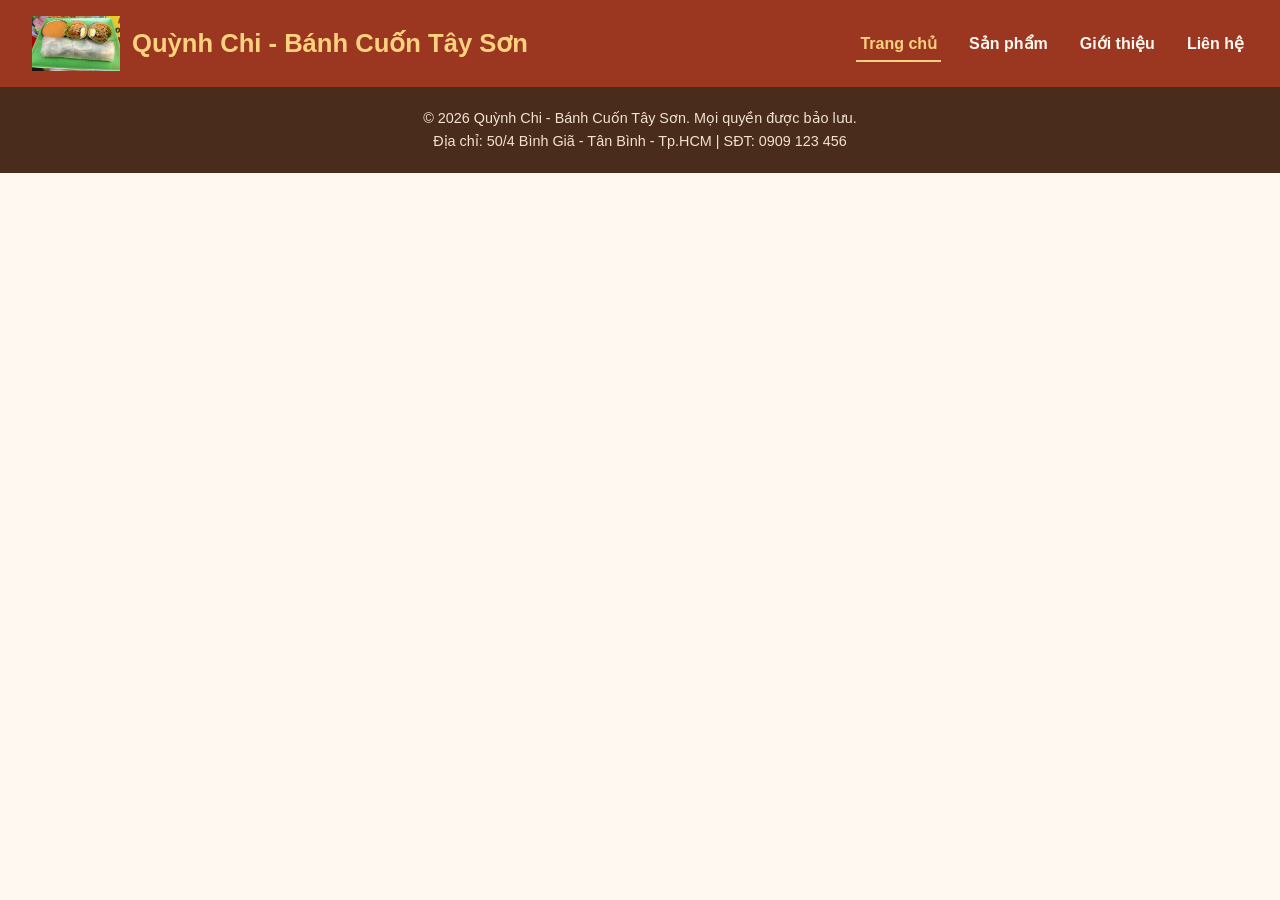
==== index.html @ 42c4fad1 "làm zalo thêm ảnh logo" ====
<!DOCTYPE html>
<html lang="vi">
<head>
  <meta charset="UTF-8">
  <meta name="viewport" content="width=device-width, initial-scale=1.0">
  <title>Quỳnh Chi - Bánh Cuốn Tây Sơn - Trang chủ</title>
  <link rel="stylesheet" href="css/style.css">
</head>
<body>

  <header>
    <div class="logo">
      <img src="images/logo.png" alt="Logo Quỳnh Chi - Bánh Cuốn Tây Sơn">
      <h1>Quỳnh Chi - Bánh Cuốn Tây Sơn</h1>
    </div>
    <nav>
      <ul>
        <li><a href="index.html" class="active">Trang chủ</a></li>
        <li><a href="pages/san-pham.html">Sản phẩm</a></li>
        <li><a href="pages/gioi-thieu.html">Giới thiệu</a></li>
        <li><a href="pages/lien-he.html">Liên hệ</a></li>
      </ul>
    </nav>
  </header>

  <main>
  </main>

  <footer>
    <p>&copy; 2026 Quỳnh Chi - Bánh Cuốn Tây Sơn. Mọi quyền được bảo lưu.</p>
    <p>Địa chỉ: 50/4 Bình Giã - Tân Bình - Tp.HCM | SĐT: 0909 123 456</p>
  </footer>

</body>
</html>
---- css/style.css ----
/* ===== Reset cơ bản ===== */
* {
  margin: 0;
  padding: 0;
  box-sizing: border-box;
}

body {
  font-family: 'Segoe UI', Arial, sans-serif;
  background-color: #fff8f0;
  color: #4a2c1d;
  line-height: 1.6;
}

/* ===== Header: logo + menu ngang ===== */
header {
  display: flex;
  justify-content: space-between;
  align-items: center;
  flex-wrap: wrap;
  background-color: #9b3620;
  padding: 16px 32px;
}

.logo {
  display: flex;
  align-items: center;
  gap: 12px;
}

.logo img {
  height: 55px;
  width: auto;
}

.logo h1 {
  color: #ffd27f;
  font-size: 1.6rem;
}

nav ul {
  display: flex;
  list-style: none;
  gap: 24px;
}

nav a {
  color: #fff8f0;
  text-decoration: none;
  font-weight: 600;
  padding: 8px 4px;
  transition: color 0.2s ease;
}

nav a:hover {
  color: #ffd27f;
  border-bottom: 2px solid #ffd27f;
}

nav a.active {
  color: #ffd27f;
  border-bottom: 2px solid #ffd27f;
}

/* ===== Khu vực sản phẩm ===== */
#san-pham {
  padding: 40px 32px;
  max-width: 1100px;
  margin: 0 auto;
}

#san-pham > h2 {
  text-align: center;
  color: #b8441f;
  font-size: 2rem;
  margin-bottom: 40px;
}

/* Mỗi nhóm món (Bánh cuốn, Bún khô, Đặc sản...) */
.danh-muc {
  margin-bottom: 48px;
}

.danh-muc:last-child {
  margin-bottom: 0;
}

.ten-danh-muc {
  color: #b8441f;
  font-size: 1.4rem;
  border-bottom: 2px solid #ffd27f;
  padding-bottom: 8px;
  margin-bottom: 20px;
}

/* Lưới 3 cột cho các món trong từng nhóm */
.san-pham-luoi {
  display: grid;
  grid-template-columns: repeat(3, 1fr);
  gap: 24px;
}

.san-pham-item {
  background-color: #ffffff;
  border-radius: 12px;
  padding: 16px;
  box-shadow: 0 4px 10px rgba(0, 0, 0, 0.08);
  transition: transform 0.2s ease;
}

.san-pham-item:hover {
  transform: translateY(-6px);
}

.san-pham-item h4 {
  color: #31c02c;
  font-size: 1.05rem;
  margin-bottom: 6px;
}

.san-pham-item p {
  color: #6b4a3a;
  font-size: 0.9rem;
  margin-bottom: 8px;
}

.san-pham-item .ghi-chu {
  font-style: italic;
  color: #8a6a55;
  font-size: 0.85rem;
}

.san-pham-item .gia {
  font-weight: 700;
  color: #d80c16;
  font-size: 1.1rem;
  margin-bottom: 0;
}

.btn-zalo {
  display: block;
  width: 100%;
  margin-top: 12px;
  padding: 10px;
  border: none;
  border-radius: 8px;
  background-color: #0068ff;
  color: #ffffff;
  font-weight: 600;
  font-size: 0.9rem;
  cursor: pointer;
  transition: background-color 0.2s ease;
}

.btn-zalo:hover {
  background-color: #0052cc;
}

/* ===== Footer ===== */
footer {
  background-color: #4a2c1d;
  color: #f2e2d2;
  text-align: center;
  padding: 20px;
  font-size: 0.9rem;
}

/* ===== Responsive: điện thoại ===== */
@media (max-width: 768px) {
  header {
    flex-direction: column;
    align-items: flex-start;
    gap: 12px;
  }

  nav ul {
    flex-wrap: wrap;
    gap: 12px;
  }

  .logo h1 {
    font-size: 1.2rem;
  }

  .san-pham-luoi {
    grid-template-columns: 1fr;
  }
}

@media (min-width: 769px) and (max-width: 1024px) {
  .san-pham-luoi {
    grid-template-columns: repeat(2, 1fr);
  }
}
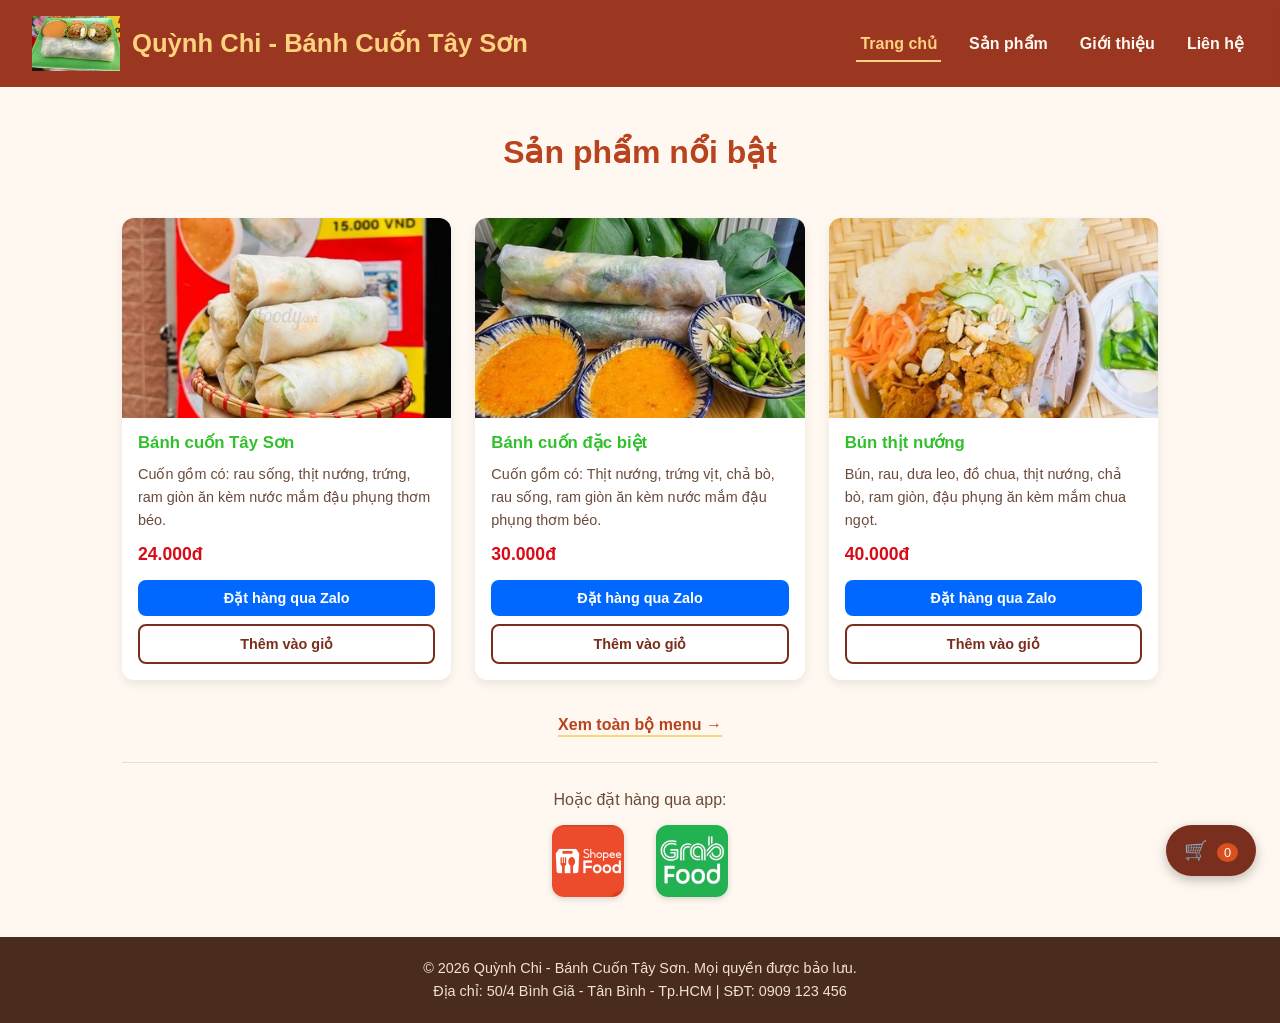
==== commit 8fa7b456: "thêm tính năng giỏ hàng và gắn link đặt app" ====
--- a/index.html
+++ b/index.html
@@ -24,6 +24,44 @@
   </header>
 
   <main>
+    <section id="san-pham">
+      <h2>Sản phẩm nổi bật</h2>
+
+      <div class="san-pham-luoi">
+        <article class="san-pham-item">
+          <img src="images/banh-cuon-tay-son.jpg" alt="Bánh cuốn Tây Sơn">
+          <h4>Bánh cuốn Tây Sơn</h4>
+          <p>Cuốn gồm có: rau sống, thịt nướng, trứng, ram giòn ăn kèm nước mắm đậu phụng thơm béo.</p>
+          <p class="gia">24.000đ</p>
+        </article>
+        <article class="san-pham-item">
+          <img src="images/banh-cuon-dăc-biet.jpg" alt="Bánh cuốn đặc biệt">
+          <h4>Bánh cuốn đặc biệt</h4>
+          <p>Cuốn gồm có: Thịt nướng, trứng vịt, chả bò, rau sống, ram giòn ăn kèm nước mắm đậu phụng thơm béo.</p>
+          <p class="gia">30.000đ</p>
+        </article>
+        <article class="san-pham-item">
+          <img src="images/banh-cuon-thit.jpg" alt="Bún thịt nướng">
+          <h4>Bún thịt nướng</h4>
+          <p>Bún, rau, dưa leo, đồ chua, thịt nướng, chả bò, ram giòn, đậu phụng ăn kèm mắm chua ngọt.</p>
+          <p class="gia">40.000đ</p>
+        </article>
+      </div>
+
+      <p class="xem-them"><a href="pages/san-pham.html">Xem toàn bộ menu &rarr;</a></p>
+
+      <div class="dat-app">
+        <p class="dat-app-tieu-de">Hoặc đặt hàng qua app:</p>
+        <div class="dat-app-nut">
+          <a href="#" class="btn-app" target="_blank" rel="noopener">
+            <img src="images/shopeefood-logo.png" alt="Đặt hàng qua ShopeeFood" class="btn-app-icon">
+          </a>
+          <a href="#" class="btn-app" target="_blank" rel="noopener">
+            <img src="images/grapfood-logo.jpg" alt="Đặt hàng qua GrabFood" class="btn-app-icon">
+          </a>
+        </div>
+      </div>
+    </section>
   </main>
 
   <footer>
@@ -31,5 +69,7 @@
     <p>Địa chỉ: 50/4 Bình Giã - Tân Bình - Tp.HCM | SĐT: 0909 123 456</p>
   </footer>
 
+  <script src="js/script.js"></script>
+  <script src="js/gio-hang.js"></script>
 </body>
 </html>
--- a/css/style.css
+++ b/css/style.css
@@ -103,6 +103,7 @@
 .san-pham-item {
   background-color: #ffffff;
   border-radius: 12px;
+  overflow: hidden;
   padding: 16px;
   box-shadow: 0 4px 10px rgba(0, 0, 0, 0.08);
   transition: transform 0.2s ease;
@@ -110,6 +111,14 @@
 
 .san-pham-item:hover {
   transform: translateY(-6px);
+}
+
+.san-pham-item img {
+  display: block;
+  width: calc(100% + 32px);
+  height: 200px;
+  object-fit: cover;
+  margin: -16px -16px 12px -16px;
 }
 
 .san-pham-item h4 {
@@ -135,6 +144,58 @@
   color: #d80c16;
   font-size: 1.1rem;
   margin-bottom: 0;
+}
+
+.xem-them {
+  text-align: center;
+  margin-top: 32px;
+}
+
+.xem-them a {
+  color: #b8441f;
+  font-weight: 600;
+  text-decoration: none;
+  border-bottom: 2px solid #ffd27f;
+  padding-bottom: 2px;
+}
+
+.dat-app {
+  text-align: center;
+  margin-top: 24px;
+  padding-top: 24px;
+  border-top: 1px solid #f0ddc8;
+}
+
+.dat-app-tieu-de {
+  color: #6b4a3a;
+  margin-bottom: 12px;
+}
+
+.dat-app-nut {
+  display: flex;
+  justify-content: center;
+  gap: 32px;
+  flex-wrap: wrap;
+}
+
+.btn-app {
+  display: inline-block;
+  line-height: 0;
+  border-radius: 12px;
+  overflow: hidden;
+  box-shadow: 0 2px 6px rgba(0, 0, 0, 0.15);
+  transition: transform 0.2s ease;
+}
+
+.btn-app:hover {
+  transform: translateY(-3px);
+}
+
+.btn-app-icon {
+  display: block;
+  height: 72px;
+  width: 72px;
+  object-fit: cover;
 }
 
 .btn-zalo {
@@ -156,6 +217,199 @@
   background-color: #0052cc;
 }
 
+.btn-them-gio {
+  display: block;
+  width: 100%;
+  margin-top: 8px;
+  padding: 10px;
+  border: 2px solid #7a2e1d;
+  border-radius: 8px;
+  background-color: transparent;
+  color: #7a2e1d;
+  font-weight: 600;
+  font-size: 0.9rem;
+  cursor: pointer;
+  transition: background-color 0.2s ease, color 0.2s ease;
+}
+
+.btn-them-gio:hover {
+  background-color: #7a2e1d;
+  color: #fff8f0;
+}
+
+/* ===== Giỏ hàng ===== */
+#nut-mo-gio-hang {
+  position: fixed;
+  bottom: 24px;
+  right: 24px;
+  z-index: 999;
+  background-color: #7a2e1d;
+  color: #fff8f0;
+  border: none;
+  border-radius: 50px;
+  padding: 14px 18px;
+  font-size: 1.2rem;
+  box-shadow: 0 4px 12px rgba(0, 0, 0, 0.25);
+  cursor: pointer;
+}
+
+#so-luong-gio-hang {
+  background-color: #d94f1e;
+  color: #fff;
+  border-radius: 50%;
+  padding: 2px 7px;
+  font-size: 0.8rem;
+  margin-left: 4px;
+}
+
+#khung-gio-hang {
+  position: fixed;
+  top: 0;
+  right: -360px;
+  width: 340px;
+  max-width: 90vw;
+  height: 100%;
+  background-color: #fff8f0;
+  box-shadow: -4px 0 16px rgba(0, 0, 0, 0.2);
+  z-index: 1000;
+  display: flex;
+  flex-direction: column;
+  padding: 20px;
+  transition: right 0.3s ease;
+  overflow-y: auto;
+}
+
+#khung-gio-hang.mo {
+  right: 0;
+}
+
+.gio-hang-dau {
+  display: flex;
+  justify-content: space-between;
+  align-items: center;
+  border-bottom: 2px solid #ffd27f;
+  padding-bottom: 12px;
+  margin-bottom: 16px;
+}
+
+.gio-hang-dau h3 {
+  color: #7a2e1d;
+}
+
+#nut-dong-gio-hang {
+  background: none;
+  border: none;
+  font-size: 1.5rem;
+  line-height: 1;
+  cursor: pointer;
+  color: #7a2e1d;
+}
+
+.gio-hang-rong {
+  color: #8a6a55;
+  text-align: center;
+  margin-top: 20px;
+}
+
+.gio-hang-dong {
+  padding: 12px 0;
+  border-bottom: 1px solid #f0ddc8;
+}
+
+.gio-hang-hang-tren {
+  display: flex;
+  justify-content: space-between;
+  align-items: center;
+  margin-bottom: 8px;
+}
+
+.gio-hang-ten {
+  font-weight: 600;
+  color: #4a2c1d;
+}
+
+.nut-xoa-mon {
+  background: none;
+  border: none;
+  color: #b8441f;
+  text-decoration: underline;
+  cursor: pointer;
+  font-size: 0.8rem;
+}
+
+.gio-hang-hang-duoi {
+  display: flex;
+  justify-content: space-between;
+  align-items: center;
+}
+
+.gio-hang-so-luong {
+  display: flex;
+  align-items: center;
+  gap: 8px;
+}
+
+.gio-hang-so-luong button {
+  width: 24px;
+  height: 24px;
+  border: 1px solid #d9b98a;
+  background-color: #ffffff;
+  border-radius: 4px;
+  cursor: pointer;
+  font-weight: 700;
+}
+
+.gio-hang-gia {
+  text-align: right;
+}
+
+.gio-hang-don-gia {
+  display: block;
+  font-size: 0.8rem;
+  color: #8a6a55;
+}
+
+.gio-hang-thanh-tien {
+  display: block;
+  font-weight: 700;
+  color: #d94f1e;
+}
+
+.gio-hang-tong {
+  display: flex;
+  justify-content: space-between;
+  font-weight: 700;
+  font-size: 1.1rem;
+  color: #7a2e1d;
+  padding: 16px 0;
+  border-top: 2px solid #ffd27f;
+  margin-top: auto;
+}
+
+.gio-hang-nut {
+  display: flex;
+  flex-direction: column;
+  gap: 8px;
+}
+
+.gio-hang-nut button {
+  padding: 10px;
+  border: none;
+  border-radius: 8px;
+  font-weight: 600;
+  cursor: pointer;
+}
+
+#nut-in-bill {
+  background-color: #7a2e1d;
+  color: #fff8f0;
+}
+
+#nut-copy-don-hang {
+  background-color: #ffd27f;
+  color: #4a2c1d;
+}
+
 /* ===== Footer ===== */
 footer {
   background-color: #4a2c1d;
@@ -185,6 +439,39 @@
   .san-pham-luoi {
     grid-template-columns: 1fr;
   }
+
+  #khung-gio-hang {
+    width: 100%;
+    max-width: 100%;
+    right: -100%;
+  }
+}
+
+/* ===== In hoá đơn ===== */
+@media print {
+  header,
+  main,
+  #nut-mo-gio-hang,
+  .gio-hang-nut,
+  .nut-xoa-mon,
+  .gio-hang-so-luong button {
+    display: none !important;
+  }
+
+  #khung-gio-hang {
+    position: static;
+    display: block !important;
+    width: 100%;
+    max-width: 100%;
+    height: auto;
+    box-shadow: none;
+    padding: 0;
+    color: #000;
+  }
+
+  body {
+    background-color: #ffffff;
+  }
 }
 
 @media (min-width: 769px) and (max-width: 1024px) {
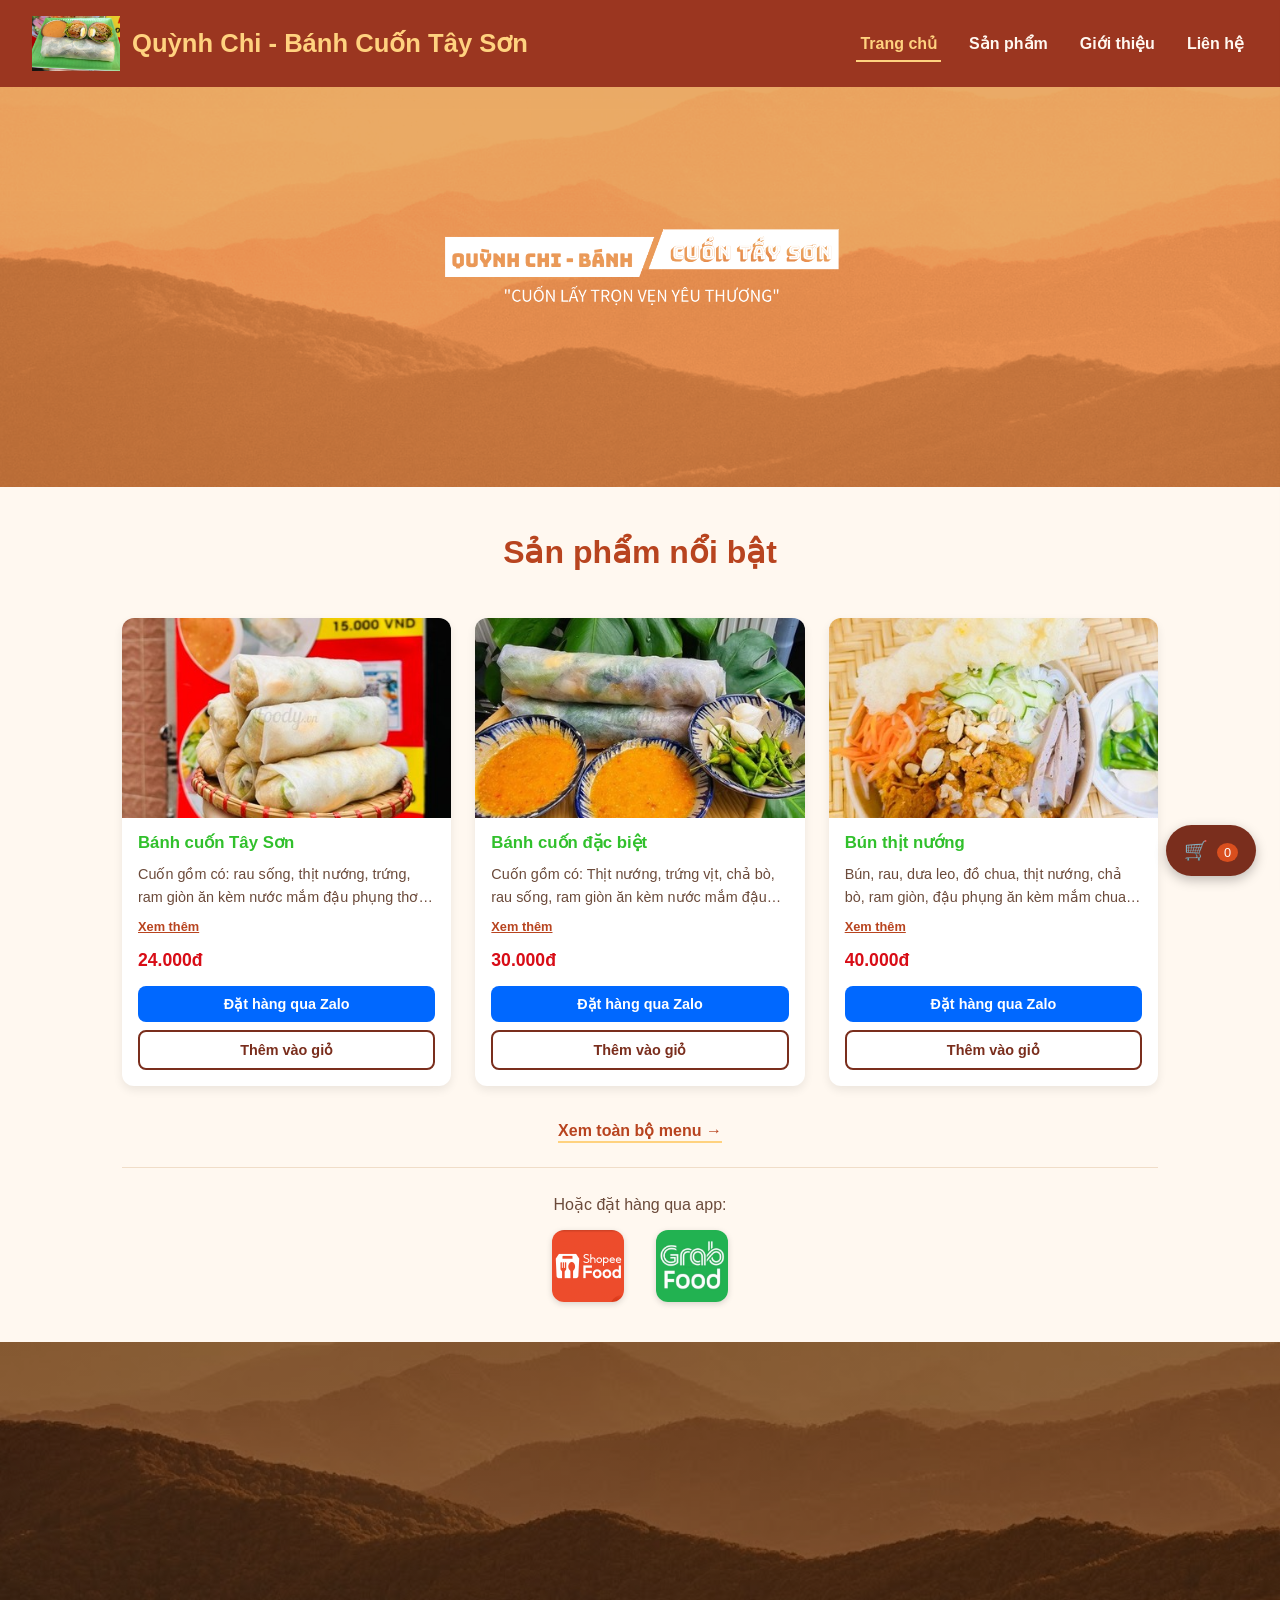
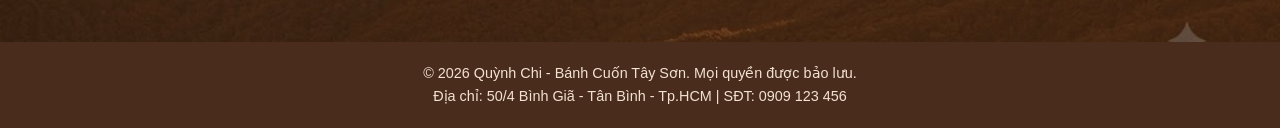
==== commit 938be95e: "chèn background" ====
--- a/index.html
+++ b/index.html
@@ -24,6 +24,10 @@
   </header>
 
   <main>
+    <div class="slogan">
+      <img src="images/slogan.png" alt="Quỳnh Chi - Bánh Cuốn Tây Sơn">
+    </div>
+
     <section id="san-pham">
       <h2>Sản phẩm nổi bật</h2>
 
@@ -62,6 +66,8 @@
         </div>
       </div>
     </section>
+
+    <div class="background-trang-tri"></div>
   </main>
 
   <footer>
@@ -71,5 +77,6 @@
 
   <script src="js/script.js"></script>
   <script src="js/gio-hang.js"></script>
+  <script src="js/mo-ta.js"></script>
 </body>
 </html>
--- a/css/style.css
+++ b/css/style.css
@@ -60,6 +60,21 @@
 nav a.active {
   color: #ffd27f;
   border-bottom: 2px solid #ffd27f;
+}
+
+/* ===== Banner slogan ===== */
+.slogan {
+  width: 100%;
+  max-height: 400px;
+  overflow: hidden;
+}
+
+.slogan img {
+  display: block;
+  width: 100%;
+  height: 100%;
+  object-fit: cover;
+  object-position: center 20%;
 }
 
 /* ===== Khu vực sản phẩm ===== */
@@ -130,6 +145,32 @@
 .san-pham-item p {
   color: #6b4a3a;
   font-size: 0.9rem;
+  margin-bottom: 8px;
+}
+
+.san-pham-item p.mo-ta {
+  display: -webkit-box;
+  -webkit-line-clamp: 2;
+  line-clamp: 2;
+  -webkit-box-orient: vertical;
+  overflow: hidden;
+  margin-bottom: 4px;
+}
+
+.mo-ta.mo-rong {
+  display: block;
+  -webkit-line-clamp: unset;
+  line-clamp: unset;
+  overflow: visible;
+}
+
+.nut-mo-ta {
+  display: inline-block;
+  color: #b8441f;
+  font-size: 0.8rem;
+  font-weight: 600;
+  cursor: pointer;
+  text-decoration: underline;
   margin-bottom: 8px;
 }
 
@@ -410,6 +451,157 @@
   color: #4a2c1d;
 }
 
+/* ===== Form thông tin nhận hàng ===== */
+.modal-overlay {
+  display: none;
+  position: fixed;
+  inset: 0;
+  background-color: rgba(0, 0, 0, 0.5);
+  z-index: 1100;
+  align-items: center;
+  justify-content: center;
+  padding: 16px;
+}
+
+.modal-overlay.mo {
+  display: flex;
+}
+
+.modal-hop {
+  background-color: #fff8f0;
+  border-radius: 12px;
+  width: 400px;
+  max-width: 100%;
+  max-height: 90vh;
+  overflow-y: auto;
+  padding: 20px;
+}
+
+.modal-dau {
+  display: flex;
+  justify-content: space-between;
+  align-items: center;
+  border-bottom: 2px solid #ffd27f;
+  padding-bottom: 12px;
+  margin-bottom: 16px;
+}
+
+.modal-dau h3 {
+  color: #7a2e1d;
+}
+
+#nut-dong-modal {
+  background: none;
+  border: none;
+  font-size: 1.5rem;
+  line-height: 1;
+  cursor: pointer;
+  color: #7a2e1d;
+}
+
+.modal-chon-loai {
+  display: flex;
+  gap: 16px;
+  margin-bottom: 16px;
+}
+
+.modal-chon-loai label {
+  display: flex;
+  align-items: center;
+  gap: 6px;
+  color: #4a2c1d;
+  cursor: pointer;
+}
+
+.modal-ghi-chu-phi {
+  font-size: 0.8rem;
+  font-style: italic;
+  color: #b8441f;
+  margin-bottom: 16px;
+}
+
+.modal-truong {
+  display: flex;
+  flex-direction: column;
+  gap: 4px;
+  margin-bottom: 16px;
+}
+
+.modal-truong[hidden] {
+  display: none;
+}
+
+.modal-truong label {
+  font-size: 0.85rem;
+  color: #6b4a3a;
+  font-weight: 600;
+}
+
+.modal-truong input {
+  padding: 10px;
+  border: 1px solid #d9b98a;
+  border-radius: 8px;
+  font-size: 0.9rem;
+  font-family: inherit;
+}
+
+.modal-nhom-nut {
+  display: flex;
+  flex-direction: column;
+  gap: 8px;
+}
+
+.modal-nut-xac-nhan {
+  display: block;
+  width: 100%;
+  padding: 12px;
+  border: none;
+  border-radius: 8px;
+  background-color: #7a2e1d;
+  color: #fff8f0;
+  font-weight: 600;
+  font-size: 0.95rem;
+  cursor: pointer;
+}
+
+.modal-nut-bo-qua {
+  display: block;
+  width: 100%;
+  padding: 12px;
+  border: 2px solid #7a2e1d;
+  border-radius: 8px;
+  background-color: transparent;
+  color: #7a2e1d;
+  font-weight: 600;
+  font-size: 0.95rem;
+  cursor: pointer;
+}
+
+/* ===== Nền trang trí sau sản phẩm ===== */
+.background-trang-tri {
+  width: 100vw;
+  position: relative;
+  left: 50%;
+  right: 50%;
+  margin-left: -50vw;
+  margin-right: -50vw;
+  height: 300px;
+  background-image: linear-gradient(rgba(0, 0, 0, 0.35), rgba(0, 0, 0, 0.35)), url("../images/background.jpg");
+  background-size: cover;
+  background-position: center;
+  background-repeat: no-repeat;
+  display: flex;
+  align-items: center;
+  justify-content: center;
+}
+
+.background-trang-tri h2 {
+  color: #ffffff;
+  font-size: 2.2rem;
+  text-shadow: 0 2px 6px rgba(0, 0, 0, 0.5);
+  margin: 0;
+}
+
 /* ===== Footer ===== */
 footer {
   background-color: #4a2c1d;
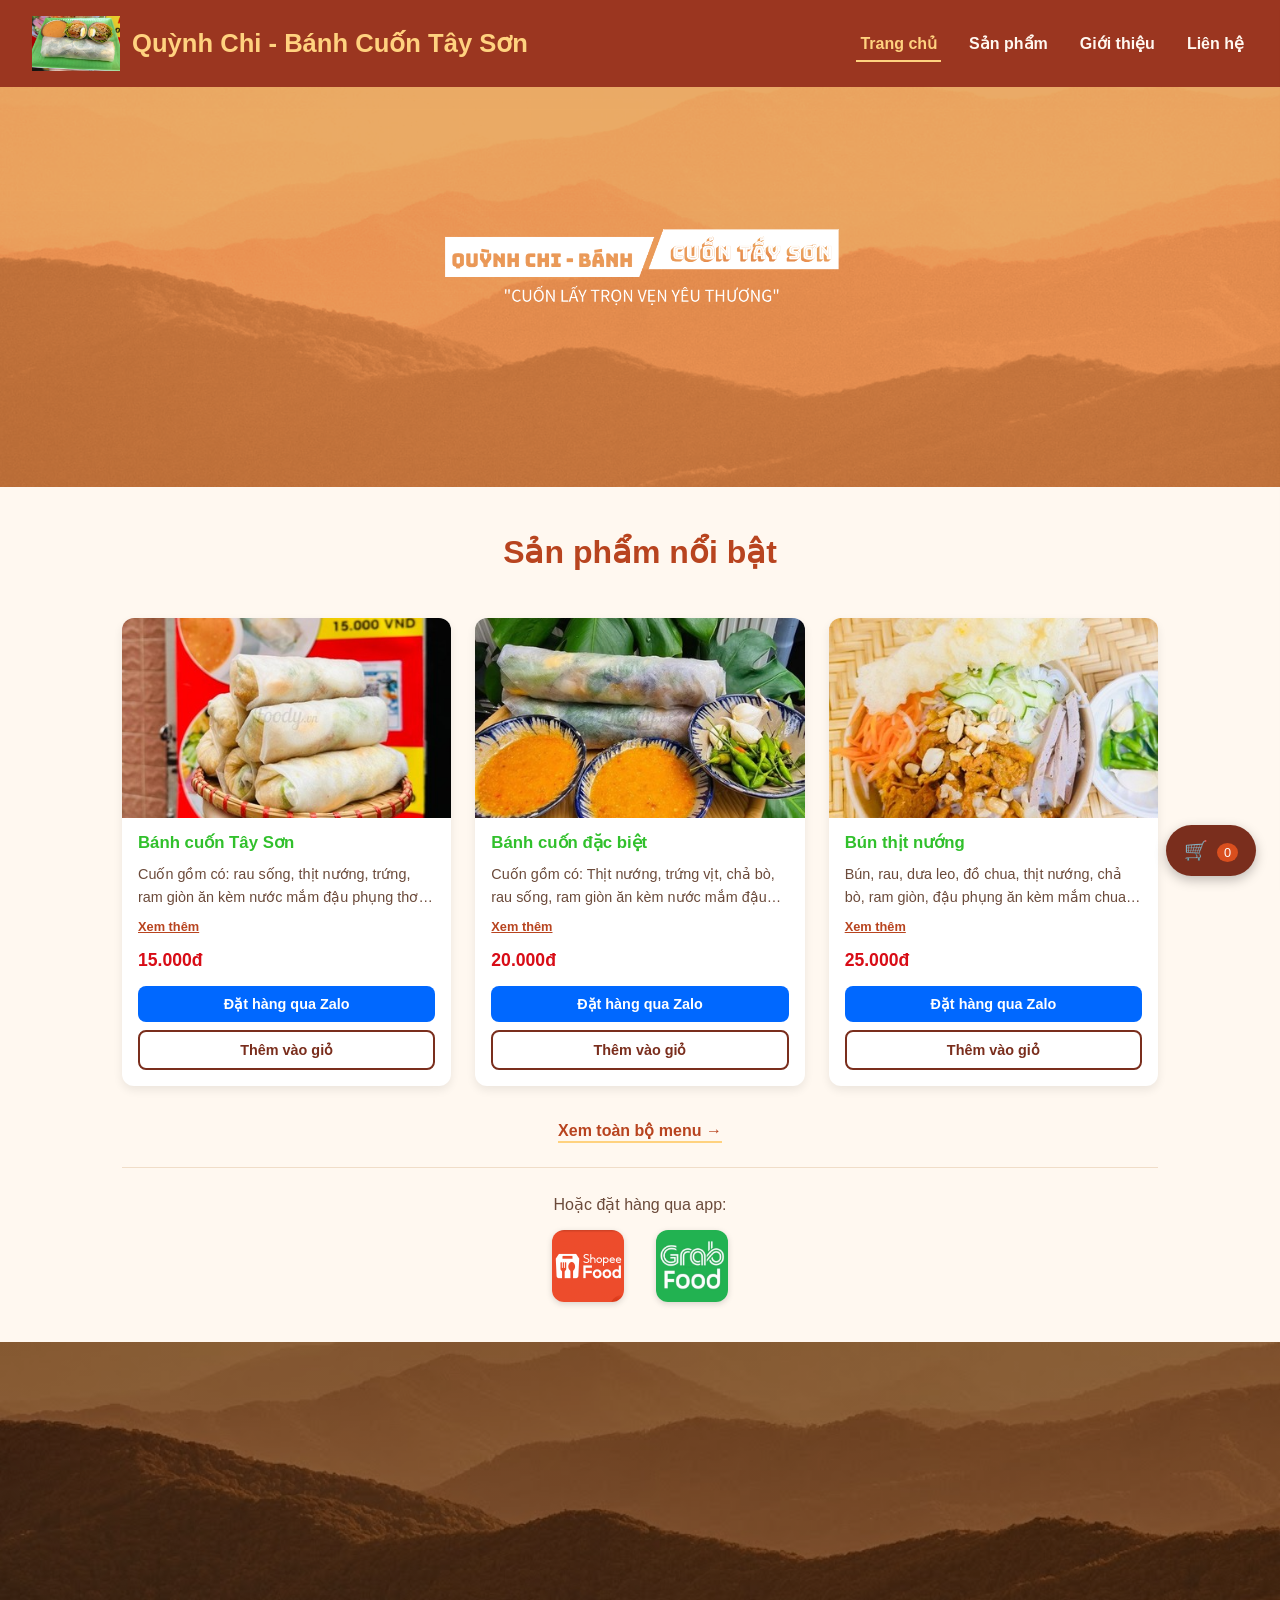
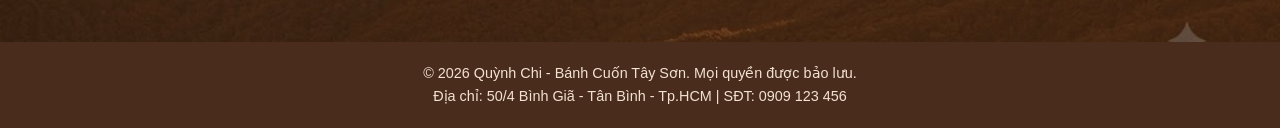
==== commit 280c780d: "cập nhật giới thiệu và liên hệ" ====
--- a/index.html
+++ b/index.html
@@ -16,7 +16,16 @@
     <nav>
       <ul>
         <li><a href="index.html" class="active">Trang chủ</a></li>
-        <li><a href="pages/san-pham.html">Sản phẩm</a></li>
+        <li class="co-submenu">
+          <a href="pages/san-pham.html">Sản phẩm</a>
+          <ul class="submenu">
+            <li><a href="pages/san-pham.html#banh-cuon">Bánh cuốn</a></li>
+            <li><a href="pages/san-pham.html#bun-kho">Bún khô Tây Sơn</a></li>
+            <li><a href="pages/san-pham.html#dac-san">Đặc sản Bình Định</a></li>
+            <li><a href="pages/san-pham.html#mon-them">Món thêm</a></li>
+            <li><a href="pages/san-pham.html#nuoc-giai-khat">Nước giải khát</a></li>
+          </ul>
+        </li>
         <li><a href="pages/gioi-thieu.html">Giới thiệu</a></li>
         <li><a href="pages/lien-he.html">Liên hệ</a></li>
       </ul>
@@ -36,19 +45,19 @@
           <img src="images/banh-cuon-tay-son.jpg" alt="Bánh cuốn Tây Sơn">
           <h4>Bánh cuốn Tây Sơn</h4>
           <p>Cuốn gồm có: rau sống, thịt nướng, trứng, ram giòn ăn kèm nước mắm đậu phụng thơm béo.</p>
-          <p class="gia">24.000đ</p>
+          <p class="gia">15.000đ</p>
         </article>
         <article class="san-pham-item">
           <img src="images/banh-cuon-dăc-biet.jpg" alt="Bánh cuốn đặc biệt">
           <h4>Bánh cuốn đặc biệt</h4>
           <p>Cuốn gồm có: Thịt nướng, trứng vịt, chả bò, rau sống, ram giòn ăn kèm nước mắm đậu phụng thơm béo.</p>
-          <p class="gia">30.000đ</p>
+          <p class="gia">20.000đ</p>
         </article>
         <article class="san-pham-item">
           <img src="images/banh-cuon-thit.jpg" alt="Bún thịt nướng">
           <h4>Bún thịt nướng</h4>
           <p>Bún, rau, dưa leo, đồ chua, thịt nướng, chả bò, ram giòn, đậu phụng ăn kèm mắm chua ngọt.</p>
-          <p class="gia">40.000đ</p>
+          <p class="gia">25.000đ</p>
         </article>
       </div>
 
--- a/css/style.css
+++ b/css/style.css
@@ -60,6 +60,47 @@
 nav a.active {
   color: #ffd27f;
   border-bottom: 2px solid #ffd27f;
+}
+
+/* ===== Dropdown menu "Sản phẩm" ===== */
+.co-submenu {
+  position: relative;
+}
+
+.submenu {
+  display: none;
+  flex-direction: column;
+  position: absolute;
+  top: 100%;
+  left: 0;
+  min-width: 220px;
+  background-color: #9b3620;
+  padding: 8px 0;
+  margin: 0;
+  border-radius: 0 0 8px 8px;
+  box-shadow: 0 6px 16px rgba(0, 0, 0, 0.3);
+  z-index: 500;
+  gap: 0;
+}
+
+.co-submenu:hover .submenu {
+  display: flex;
+}
+
+.submenu li {
+  width: 100%;
+}
+
+.submenu a {
+  display: block;
+  padding: 10px 20px;
+  white-space: nowrap;
+  border-bottom: none;
+}
+
+.submenu a:hover {
+  background-color: rgba(255, 255, 255, 0.12);
+  border-bottom: none;
 }
 
 /* ===== Banner slogan ===== */
@@ -602,6 +643,198 @@
   margin: 0;
 }
 
+/* ===== Trang Giới thiệu ===== */
+#gioi-thieu {
+  padding: 48px 32px;
+  max-width: 1100px;
+  margin: 0 auto;
+}
+
+.gioi-thieu-cau-chuyen {
+  display: flex;
+  align-items: center;
+  gap: 40px;
+  margin-bottom: 56px;
+}
+
+.gioi-thieu-cau-chuyen img {
+  flex: 1 1 380px;
+  max-width: 420px;
+  border-radius: 12px;
+  box-shadow: 0 4px 12px rgba(0, 0, 0, 0.15);
+  object-fit: cover;
+}
+
+.gioi-thieu-noi-dung {
+  flex: 1 1 380px;
+}
+
+.gioi-thieu-noi-dung h3 {
+  color: #b8441f;
+  font-size: 1.5rem;
+  margin-bottom: 16px;
+}
+
+.gioi-thieu-noi-dung p {
+  color: #4a2c1d;
+  margin-bottom: 16px;
+}
+
+.vi-sao-chon h3 {
+  text-align: center;
+  color: #b8441f;
+  font-size: 1.8rem;
+  margin-bottom: 32px;
+}
+
+.vi-sao-luoi {
+  display: grid;
+  grid-template-columns: repeat(4, 1fr);
+  gap: 24px;
+}
+
+.vi-sao-item {
+  background-color: #ffffff;
+  border-radius: 12px;
+  padding: 24px 20px;
+  text-align: center;
+  box-shadow: 0 4px 10px rgba(0, 0, 0, 0.08);
+  transition: transform 0.2s ease;
+}
+
+.vi-sao-item:hover {
+  transform: translateY(-6px);
+}
+
+.vi-sao-icon {
+  display: block;
+  font-size: 2.2rem;
+  margin-bottom: 12px;
+}
+
+.vi-sao-item h4 {
+  color: #7a2e1d;
+  font-size: 1.05rem;
+  margin-bottom: 8px;
+}
+
+.vi-sao-item p {
+  color: #6b4a3a;
+  font-size: 0.9rem;
+}
+
+/* ===== Trang Liên hệ ===== */
+#lien-he {
+  padding: 48px 32px;
+  max-width: 1100px;
+  margin: 0 auto;
+}
+
+.lien-he-luoi {
+  display: flex;
+  align-items: flex-start;
+  gap: 40px;
+}
+
+.lien-he-thong-tin {
+  flex: 1 1 380px;
+}
+
+.lien-he-thong-tin h3 {
+  color: #b8441f;
+  font-size: 1.3rem;
+  margin: 24px 0 12px;
+}
+
+.lien-he-thong-tin h3:first-child {
+  margin-top: 0;
+}
+
+.lien-he-thong-tin p {
+  color: #4a2c1d;
+  margin-bottom: 10px;
+}
+
+.lien-he-thong-tin p i {
+  color: #b8441f;
+  width: 20px;
+  text-align: center;
+}
+
+.bang-gio-mo-cua {
+  width: 100%;
+  border-collapse: collapse;
+}
+
+.bang-gio-mo-cua td {
+  padding: 10px 4px;
+  border-bottom: 1px solid #f0ddc8;
+  color: #4a2c1d;
+}
+
+.bang-gio-mo-cua tr td:first-child {
+  font-weight: 600;
+  color: #7a2e1d;
+}
+
+.bang-gio-mo-cua tr td:last-child {
+  text-align: right;
+}
+
+.mang-xa-hoi {
+  display: flex;
+  gap: 16px;
+}
+
+.nut-mxh {
+  display: flex;
+  align-items: center;
+  justify-content: center;
+  width: 56px;
+  height: 56px;
+  border-radius: 50%;
+  overflow: hidden;
+  color: #ffffff;
+  font-size: 1.4rem;
+  box-shadow: 0 4px 10px rgba(0, 0, 0, 0.15);
+  transition: transform 0.2s ease, opacity 0.2s ease;
+}
+
+.nut-mxh:hover {
+  transform: translateY(-4px);
+  opacity: 0.85;
+}
+
+.nut-facebook {
+  background-color: #1877f2;
+}
+
+.nut-tiktok {
+  background-color: #000000;
+}
+
+.nut-zalo {
+  background-color: #ffffff;
+  border: 2px solid #0068ff;
+}
+
+.nut-zalo img {
+  width: 52px;
+  height: 52px;
+  object-fit: contain;
+}
+
+.lien-he-ban-do {
+  flex: 1 1 380px;
+}
+
+.lien-he-ban-do iframe {
+  display: block;
+  width: 100%;
+  border-radius: 12px;
+  box-shadow: 0 4px 12px rgba(0, 0, 0, 0.15);
+}
+
 /* ===== Footer ===== */
 footer {
   background-color: #4a2c1d;
@@ -632,10 +865,32 @@
     grid-template-columns: 1fr;
   }
 
+  .gioi-thieu-cau-chuyen {
+    flex-direction: column;
+  }
+
+  .gioi-thieu-cau-chuyen img {
+    max-width: 100%;
+  }
+
+  .vi-sao-luoi {
+    grid-template-columns: 1fr;
+  }
+
+  .lien-he-luoi {
+    flex-direction: column;
+  }
+
   #khung-gio-hang {
     width: 100%;
     max-width: 100%;
     right: -100%;
+  }
+}
+
+@media (min-width: 769px) and (max-width: 1024px) {
+  .vi-sao-luoi {
+    grid-template-columns: repeat(2, 1fr);
   }
 }
 
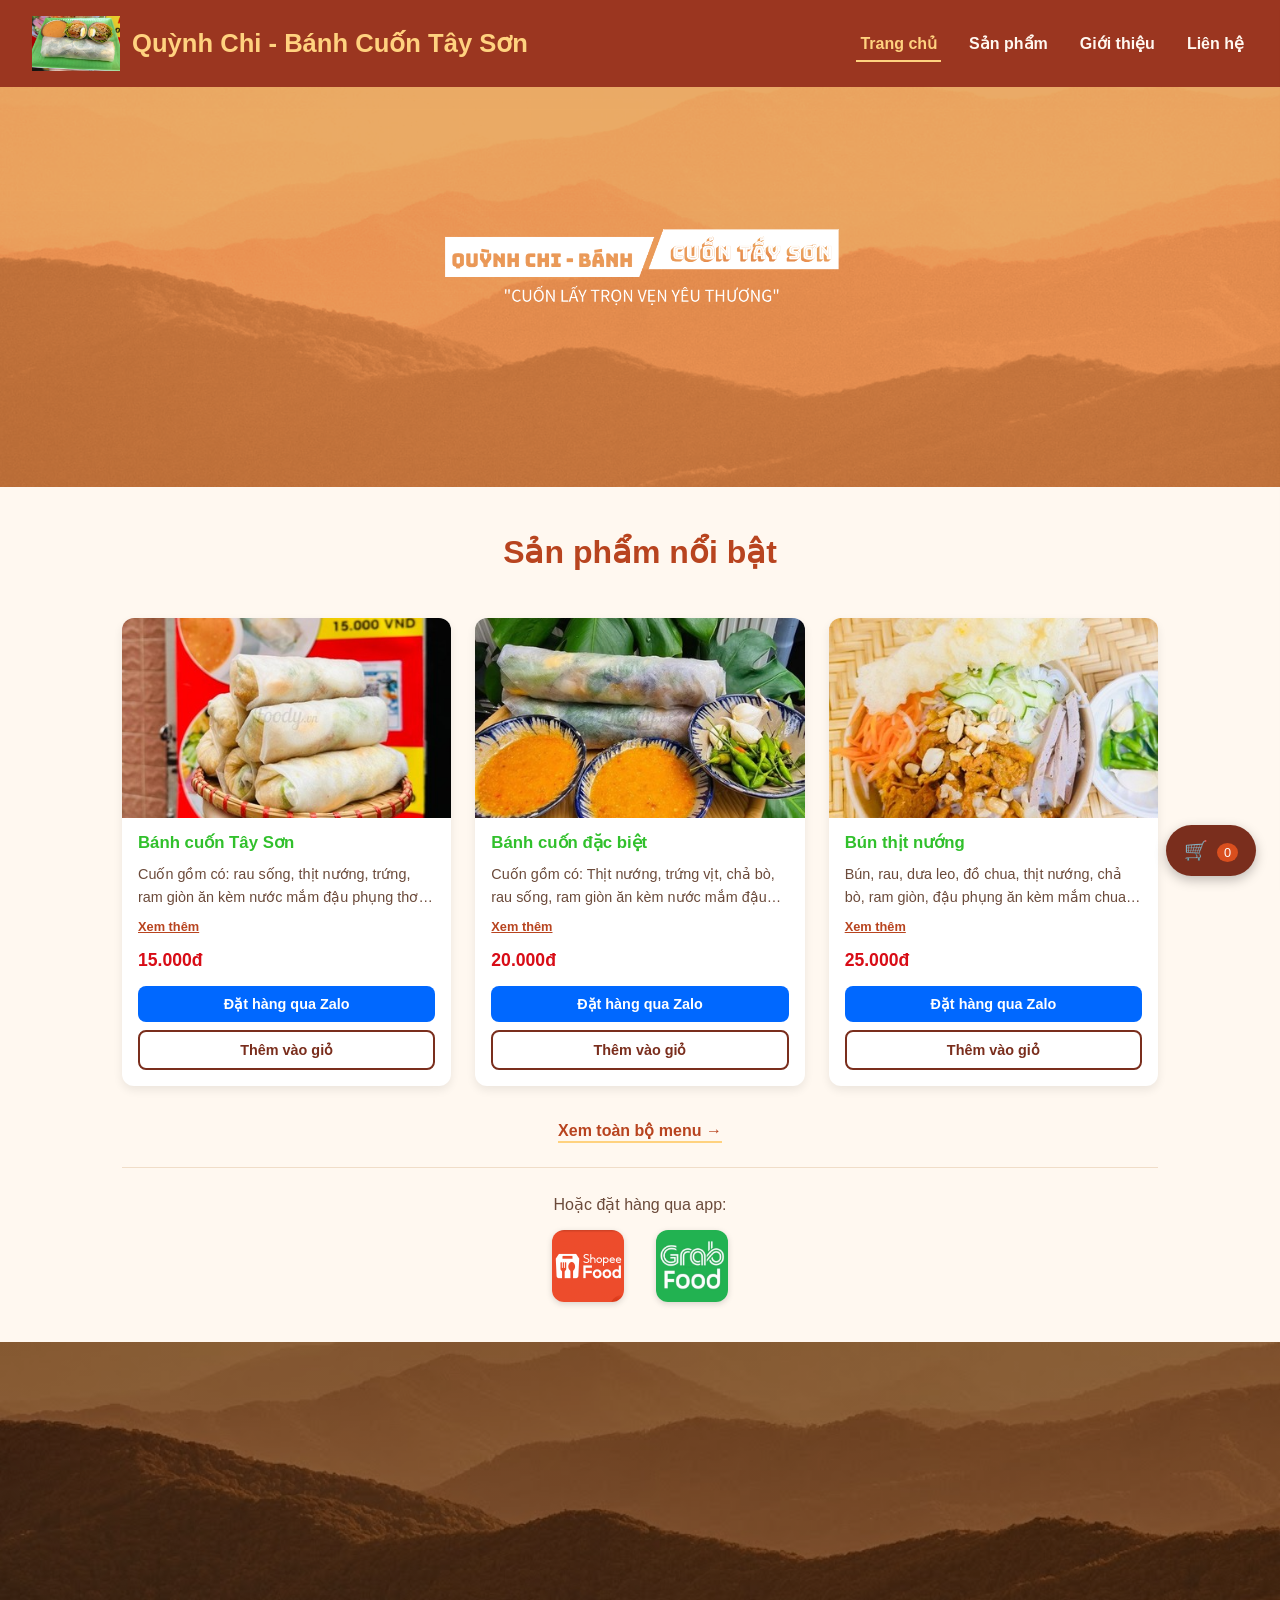
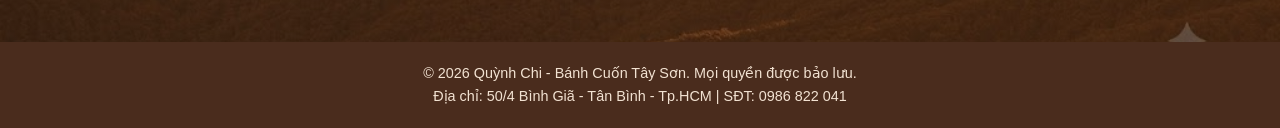
==== commit 47490eb2: "cập nhật giá tiền" ====
--- a/index.html
+++ b/index.html
@@ -81,7 +81,7 @@
 
   <footer>
     <p>&copy; 2026 Quỳnh Chi - Bánh Cuốn Tây Sơn. Mọi quyền được bảo lưu.</p>
-    <p>Địa chỉ: 50/4 Bình Giã - Tân Bình - Tp.HCM | SĐT: 0909 123 456</p>
+    <p>Địa chỉ: 50/4 Bình Giã - Tân Bình - Tp.HCM | SĐT: 0986 822 041</p>
   </footer>
 
   <script src="js/script.js"></script>
--- a/css/style.css
+++ b/css/style.css
@@ -198,7 +198,7 @@
   margin-bottom: 4px;
 }
 
-.mo-ta.mo-rong {
+.san-pham-item p.mo-ta.mo-rong {
   display: block;
   -webkit-line-clamp: unset;
   line-clamp: unset;
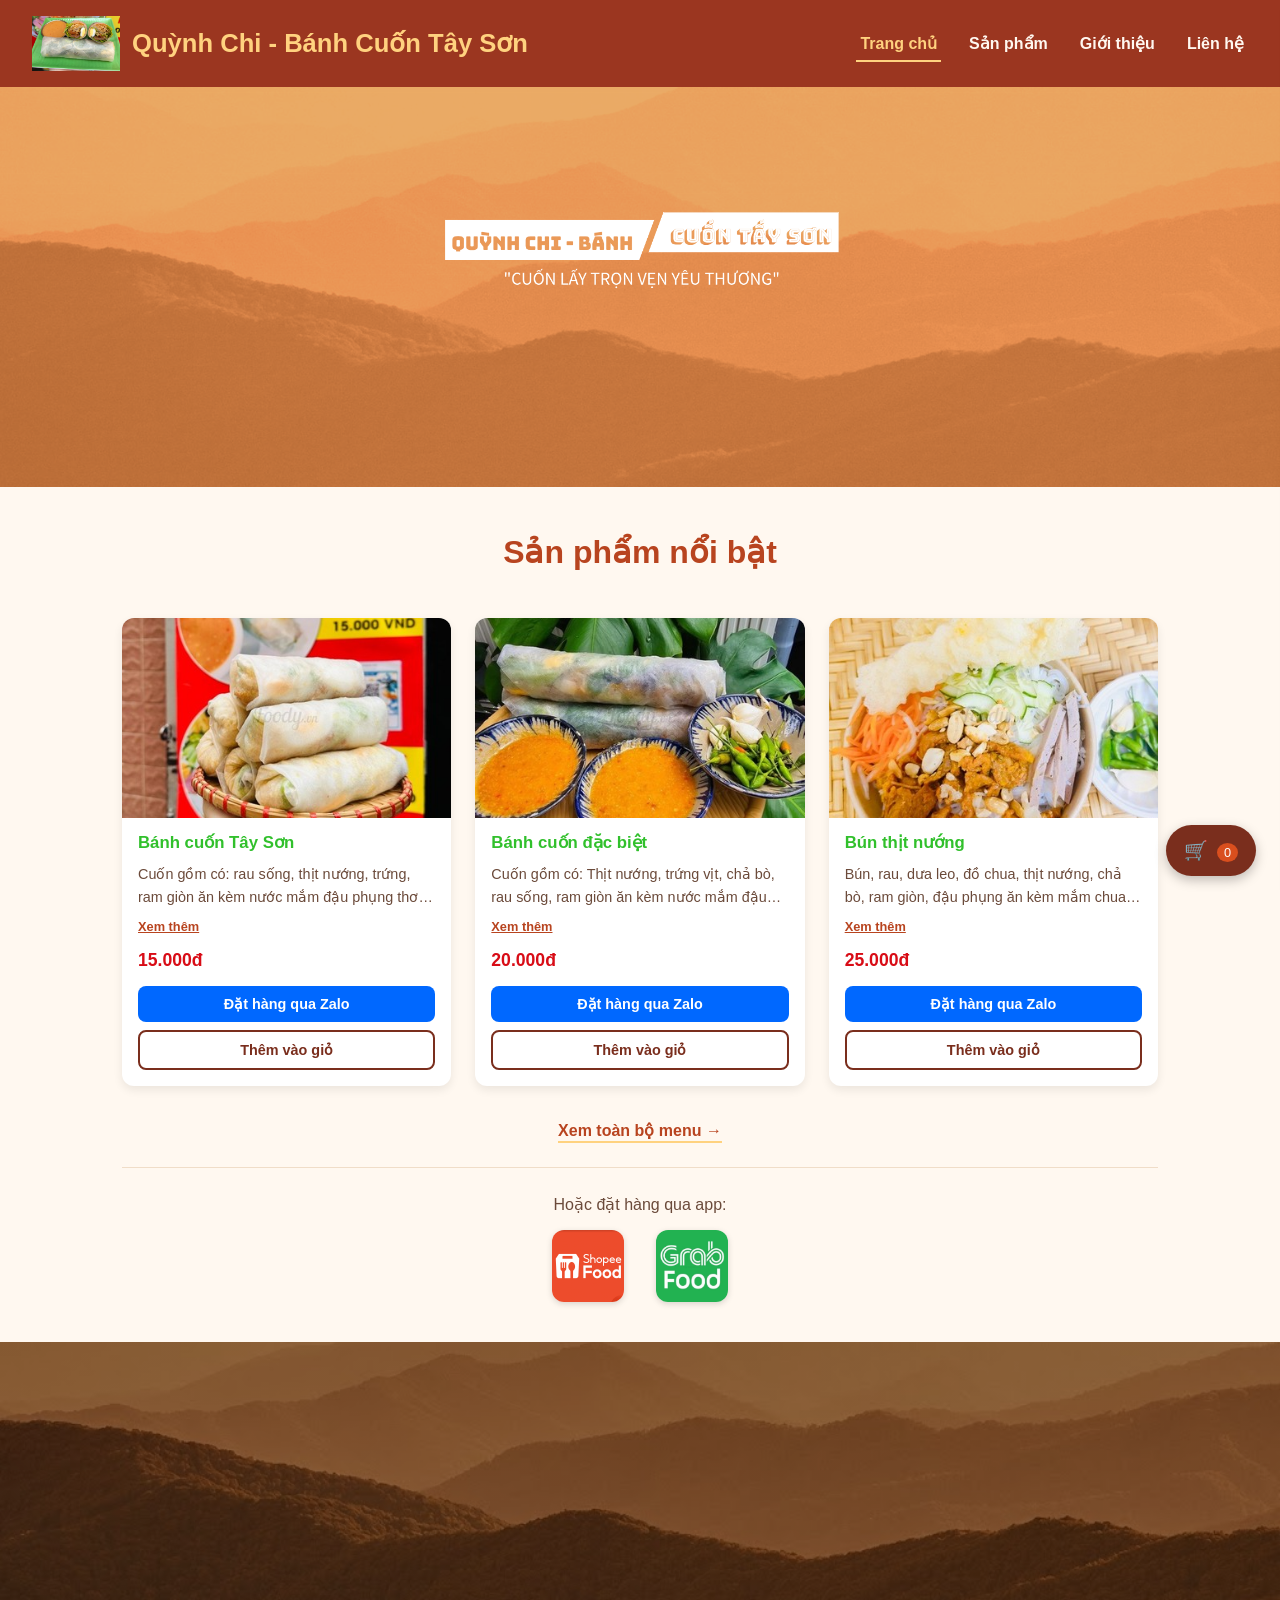
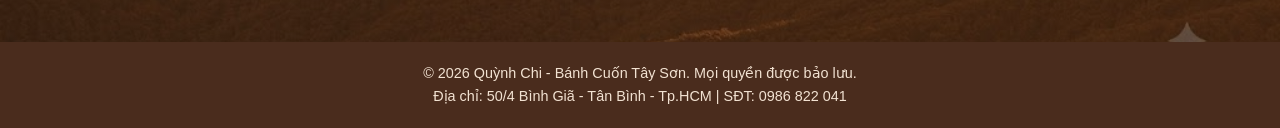
==== commit 539e2bb7: "chèn analytics" ====
--- a/index.html
+++ b/index.html
@@ -3,6 +3,16 @@
 <head>
   <meta charset="UTF-8">
   <meta name="viewport" content="width=device-width, initial-scale=1.0">
+
+  <!-- Google tag (gtag.js) -->
+  <script async src="https://www.googletagmanager.com/gtag/js?id=G-9Q3CE0C7M1"></script>
+  <script>
+    window.dataLayer = window.dataLayer || [];
+    function gtag(){dataLayer.push(arguments);}
+    gtag('js', new Date());
+
+    gtag('config', 'G-9Q3CE0C7M1');
+  </script>
   <title>Quỳnh Chi - Bánh Cuốn Tây Sơn - Trang chủ</title>
   <link rel="stylesheet" href="css/style.css">
 </head>
@@ -66,10 +76,10 @@
       <div class="dat-app">
         <p class="dat-app-tieu-de">Hoặc đặt hàng qua app:</p>
         <div class="dat-app-nut">
-          <a href="#" class="btn-app" target="_blank" rel="noopener">
+          <a href="https://shopeefood.vn/u/uLeSwSP" class="btn-app" target="_blank" rel="noopener">
             <img src="images/shopeefood-logo.png" alt="Đặt hàng qua ShopeeFood" class="btn-app-icon">
           </a>
-          <a href="#" class="btn-app" target="_blank" rel="noopener">
+          <a href="https://r.grab.com/g/6-20260805_111818_B58A757BB7D44883B0F00919DB67176E_MEXMPS-5-C6WWFCNADADYE6" class="btn-app" target="_blank" rel="noopener">
             <img src="images/grapfood-logo.jpg" alt="Đặt hàng qua GrabFood" class="btn-app-icon">
           </a>
         </div>
--- a/css/style.css
+++ b/css/style.css
@@ -106,7 +106,7 @@
 /* ===== Banner slogan ===== */
 .slogan {
   width: 100%;
-  max-height: 400px;
+  height: 400px;
   overflow: hidden;
 }
 
@@ -861,6 +861,10 @@
     font-size: 1.2rem;
   }
 
+  .slogan {
+    height: 220px;
+  }
+
   .san-pham-luoi {
     grid-template-columns: 1fr;
   }
